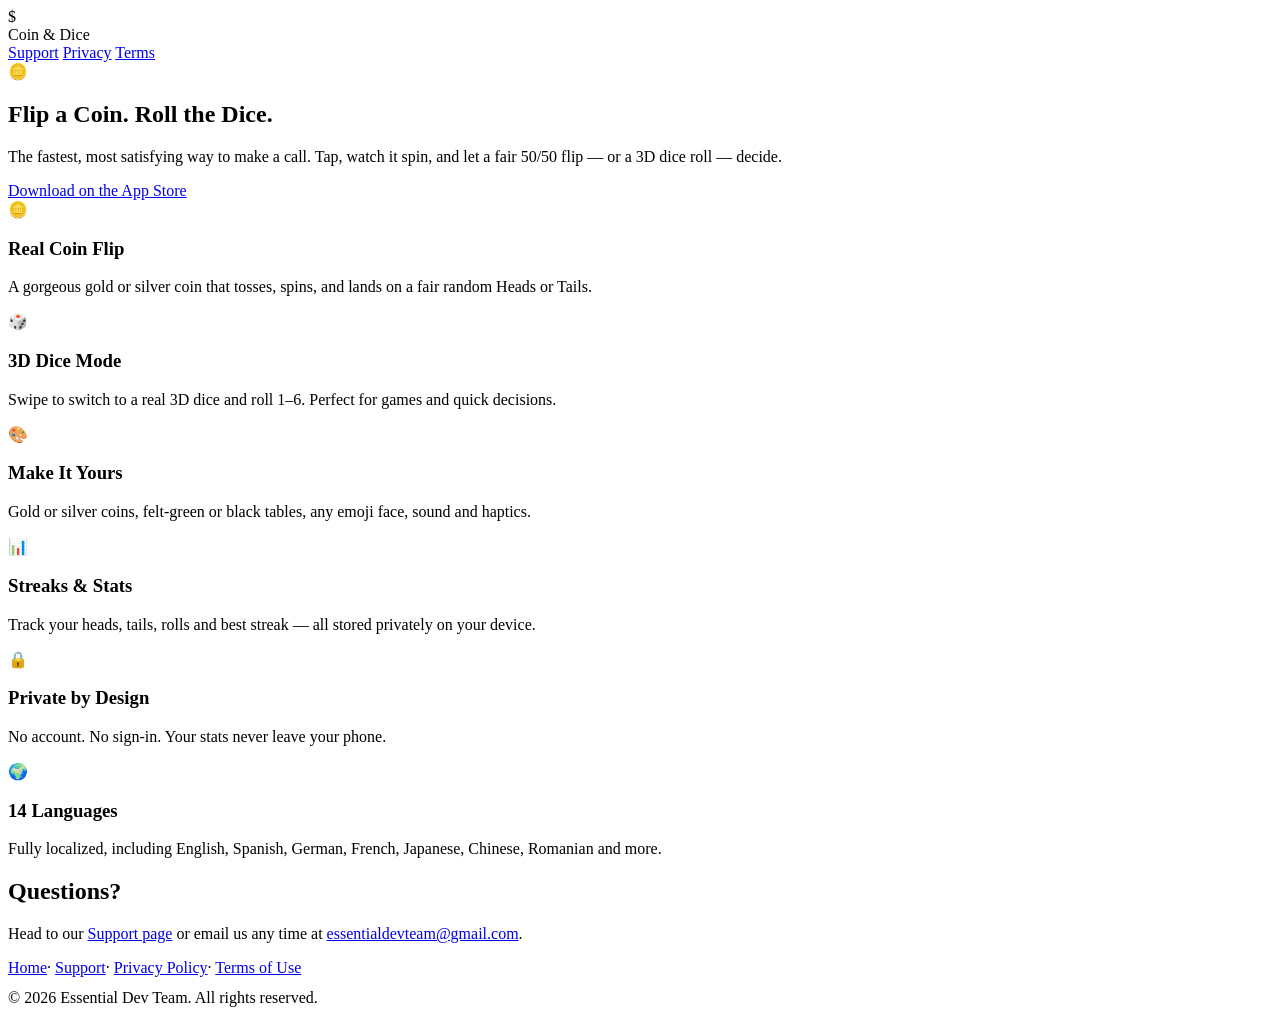
==== index.html @ 47d0e271 "Coin & Dice website: home, privacy, support, terms" ====
<!DOCTYPE html>
<html lang="en">
<head>
<meta charset="UTF-8">
<meta name="viewport" content="width=device-width, initial-scale=1.0">
<title>Coin & Dice — Heads, Tails &amp; Dice</title>
<meta name="description" content="Coin & Dice — the fastest way to make a call. A beautiful 3D coin flip and dice roll. Free, no account, no tracking of your data.">
<link rel="stylesheet" href="/coin-and-dice/style.css">
</head>
<body>
<header class="site">
  <div class="logo">$</div>
  <div class="name">Coin & Dice</div>
  <nav style="margin-left:auto">
    <a href="/coin-and-dice/support/">Support</a>
    <a href="/coin-and-dice/privacy/">Privacy</a>
    <a href="/coin-and-dice/terms/">Terms</a>
  </nav>
</header>

<div class="wrap">
  <section class="hero">
    <div class="coin">🪙</div>
    <h1>Flip a Coin. Roll the Dice.</h1>
    <p class="lead">The fastest, most satisfying way to make a call. Tap, watch it spin, and let a fair 50/50 flip — or a 3D dice roll — decide.</p>
    <a class="btn" href="#">Download on the App Store</a>
  </section>

  <div class="grid">
    <div class="card"><div class="ico">🪙</div><h3>Real Coin Flip</h3><p>A gorgeous gold or silver coin that tosses, spins, and lands on a fair random Heads or Tails.</p></div>
    <div class="card"><div class="ico">🎲</div><h3>3D Dice Mode</h3><p>Swipe to switch to a real 3D dice and roll 1–6. Perfect for games and quick decisions.</p></div>
    <div class="card"><div class="ico">🎨</div><h3>Make It Yours</h3><p>Gold or silver coins, felt-green or black tables, any emoji face, sound and haptics.</p></div>
    <div class="card"><div class="ico">📊</div><h3>Streaks &amp; Stats</h3><p>Track your heads, tails, rolls and best streak — all stored privately on your device.</p></div>
    <div class="card"><div class="ico">🔒</div><h3>Private by Design</h3><p>No account. No sign-in. Your stats never leave your phone.</p></div>
    <div class="card"><div class="ico">🌍</div><h3>14 Languages</h3><p>Fully localized, including English, Spanish, German, French, Japanese, Chinese, Romanian and more.</p></div>
  </div>

  <h2>Questions?</h2>
  <p>Head to our <a href="/coin-and-dice/support/">Support page</a> or email us any time at
     <a href="mailto:essentialdevteam@gmail.com">essentialdevteam@gmail.com</a>.</p>
</div>

<footer>
  <div>
    <a href="/coin-and-dice/">Home</a>·
    <a href="/coin-and-dice/support/">Support</a>·
    <a href="/coin-and-dice/privacy/">Privacy Policy</a>·
    <a href="/coin-and-dice/terms/">Terms of Use</a>
  </div>
  <p style="margin-top:12px">© 2026 Essential Dev Team. All rights reserved.</p>
</footer>
</body>
</html>
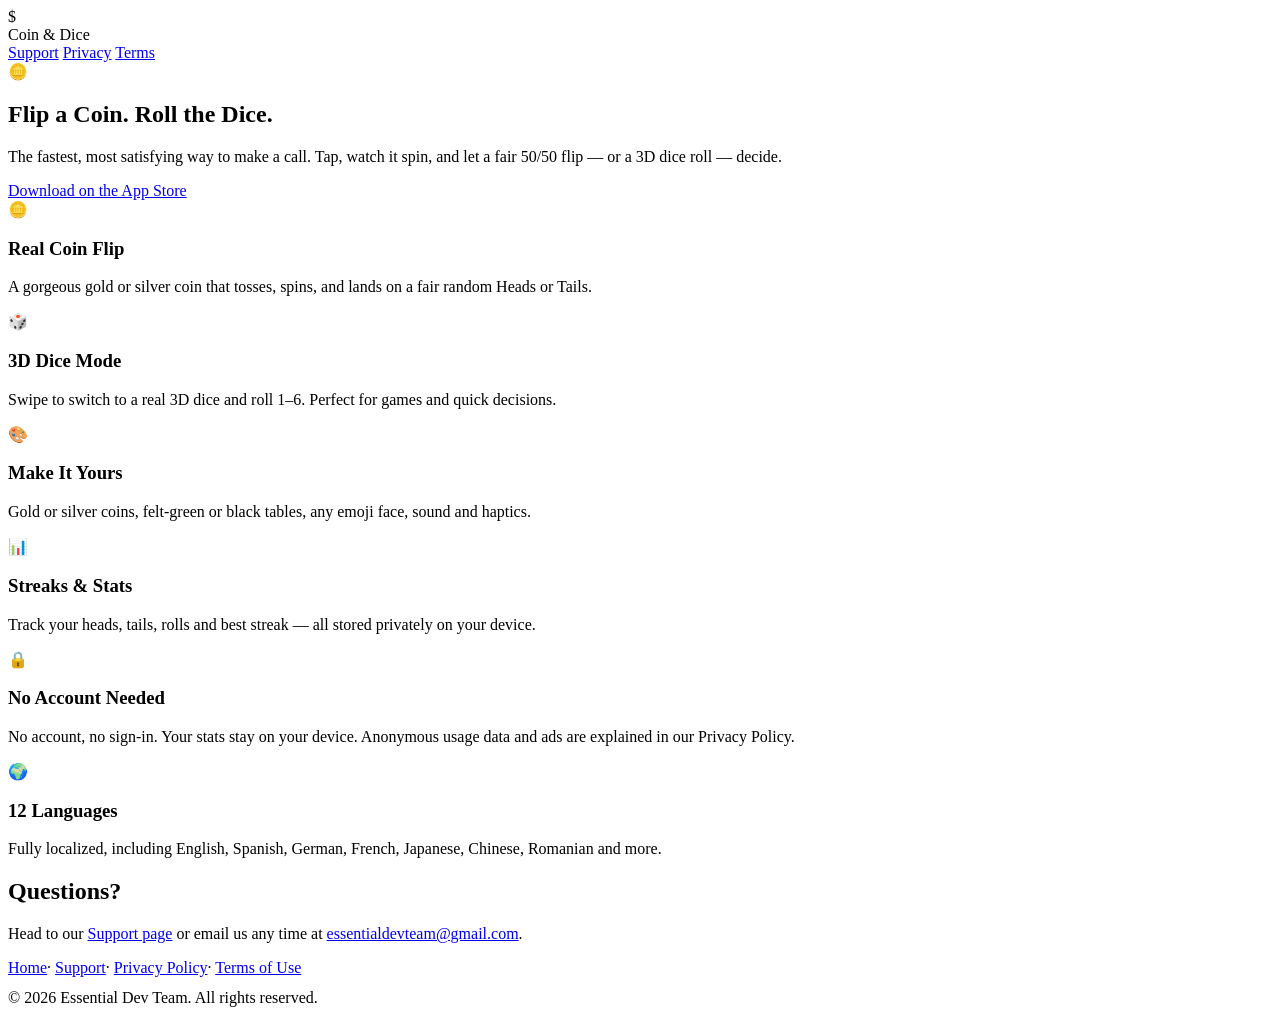
==== commit 9a53d0e8: "1.3: honest privacy card, 12 languages, UMP consent paragraph, support FAQ matches the app" ====
--- a/index.html
+++ b/index.html
@@ -4,7 +4,7 @@
 <meta charset="UTF-8">
 <meta name="viewport" content="width=device-width, initial-scale=1.0">
 <title>Coin & Dice — Heads, Tails &amp; Dice</title>
-<meta name="description" content="Coin & Dice — the fastest way to make a call. A beautiful 3D coin flip and dice roll. Free, no account, no tracking of your data.">
+<meta name="description" content="Coin & Dice — the fastest way to make a call. A beautiful 3D coin flip and dice roll. Free, no account, no sign-up — your stats stay on your device.">
 <link rel="stylesheet" href="/coin-and-dice/style.css">
 </head>
 <body>
@@ -31,8 +31,8 @@
     <div class="card"><div class="ico">🎲</div><h3>3D Dice Mode</h3><p>Swipe to switch to a real 3D dice and roll 1–6. Perfect for games and quick decisions.</p></div>
     <div class="card"><div class="ico">🎨</div><h3>Make It Yours</h3><p>Gold or silver coins, felt-green or black tables, any emoji face, sound and haptics.</p></div>
     <div class="card"><div class="ico">📊</div><h3>Streaks &amp; Stats</h3><p>Track your heads, tails, rolls and best streak — all stored privately on your device.</p></div>
-    <div class="card"><div class="ico">🔒</div><h3>Private by Design</h3><p>No account. No sign-in. Your stats never leave your phone.</p></div>
-    <div class="card"><div class="ico">🌍</div><h3>14 Languages</h3><p>Fully localized, including English, Spanish, German, French, Japanese, Chinese, Romanian and more.</p></div>
+    <div class="card"><div class="ico">🔒</div><h3>No Account Needed</h3><p>No account, no sign-in. Your stats stay on your device. Anonymous usage data and ads are explained in our Privacy Policy.</p></div>
+    <div class="card"><div class="ico">🌍</div><h3>12 Languages</h3><p>Fully localized, including English, Spanish, German, French, Japanese, Chinese, Romanian and more.</p></div>
   </div>
 
   <h2>Questions?</h2>
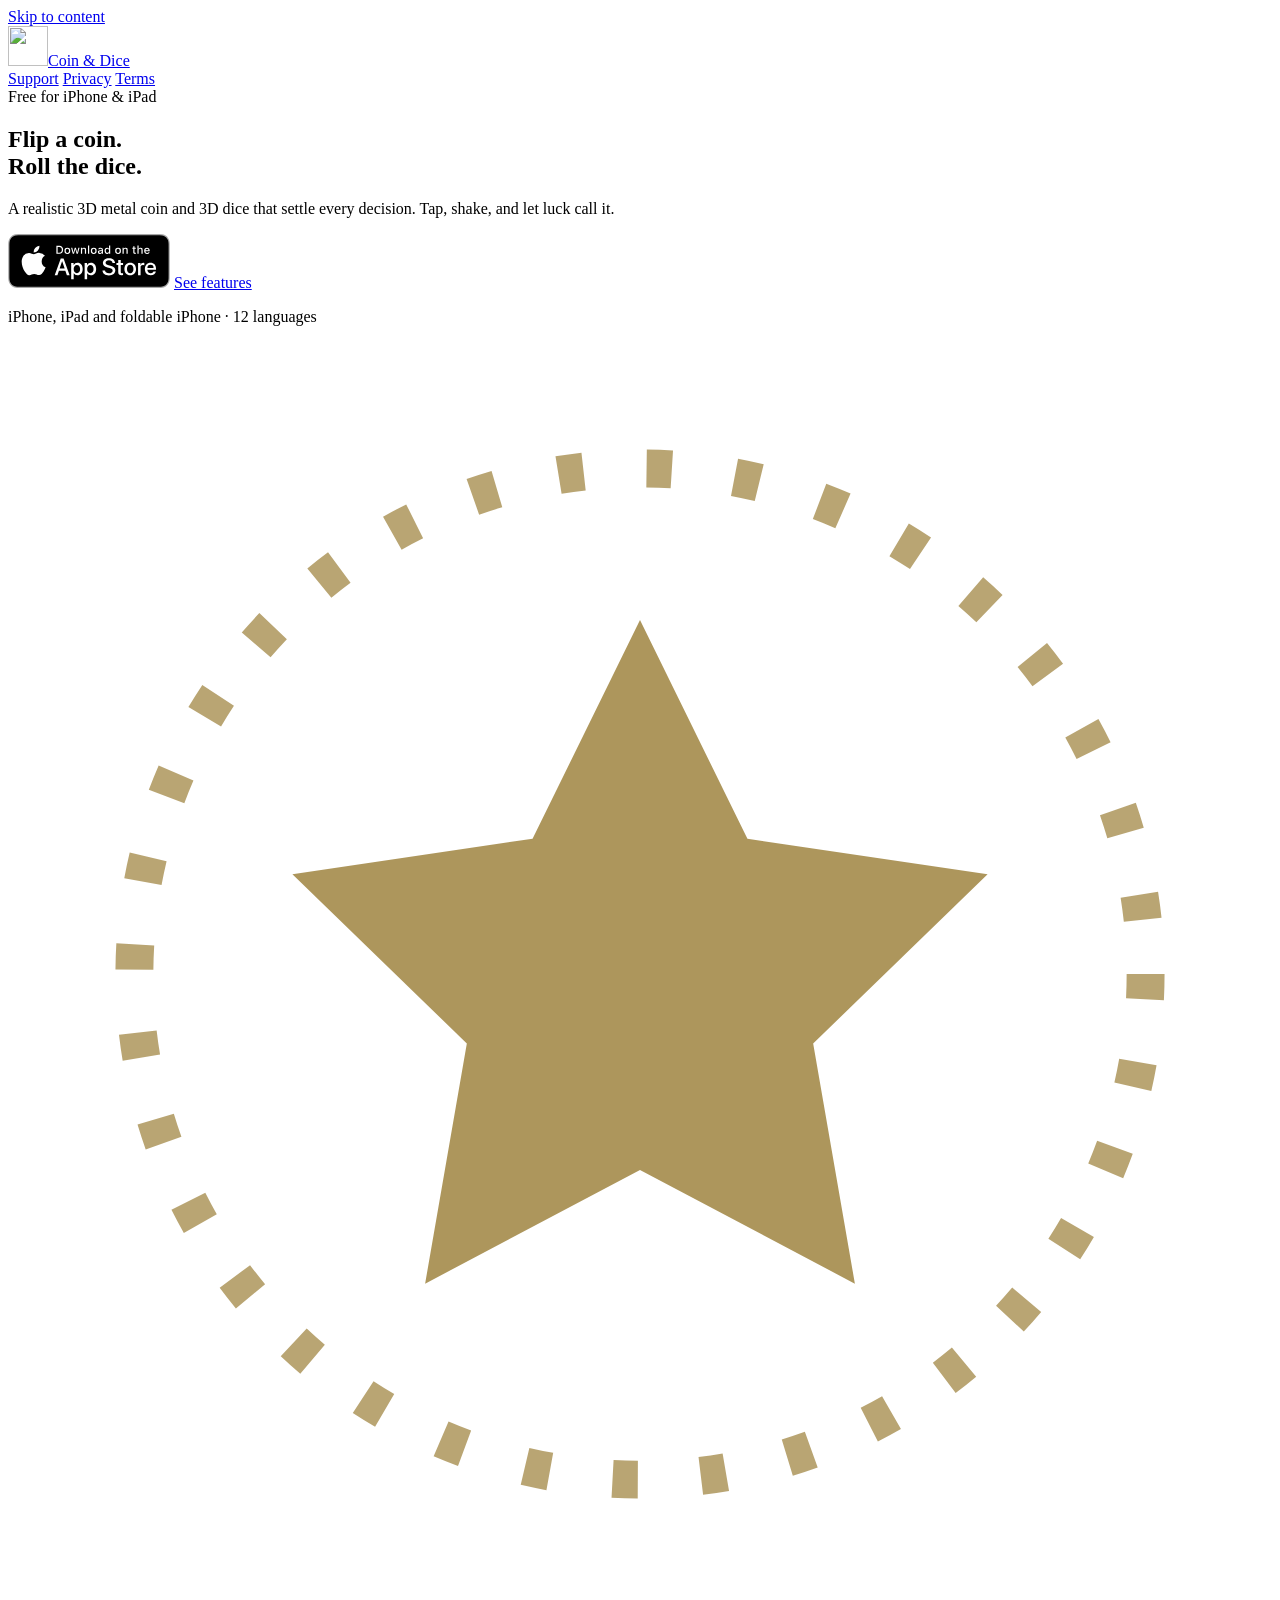
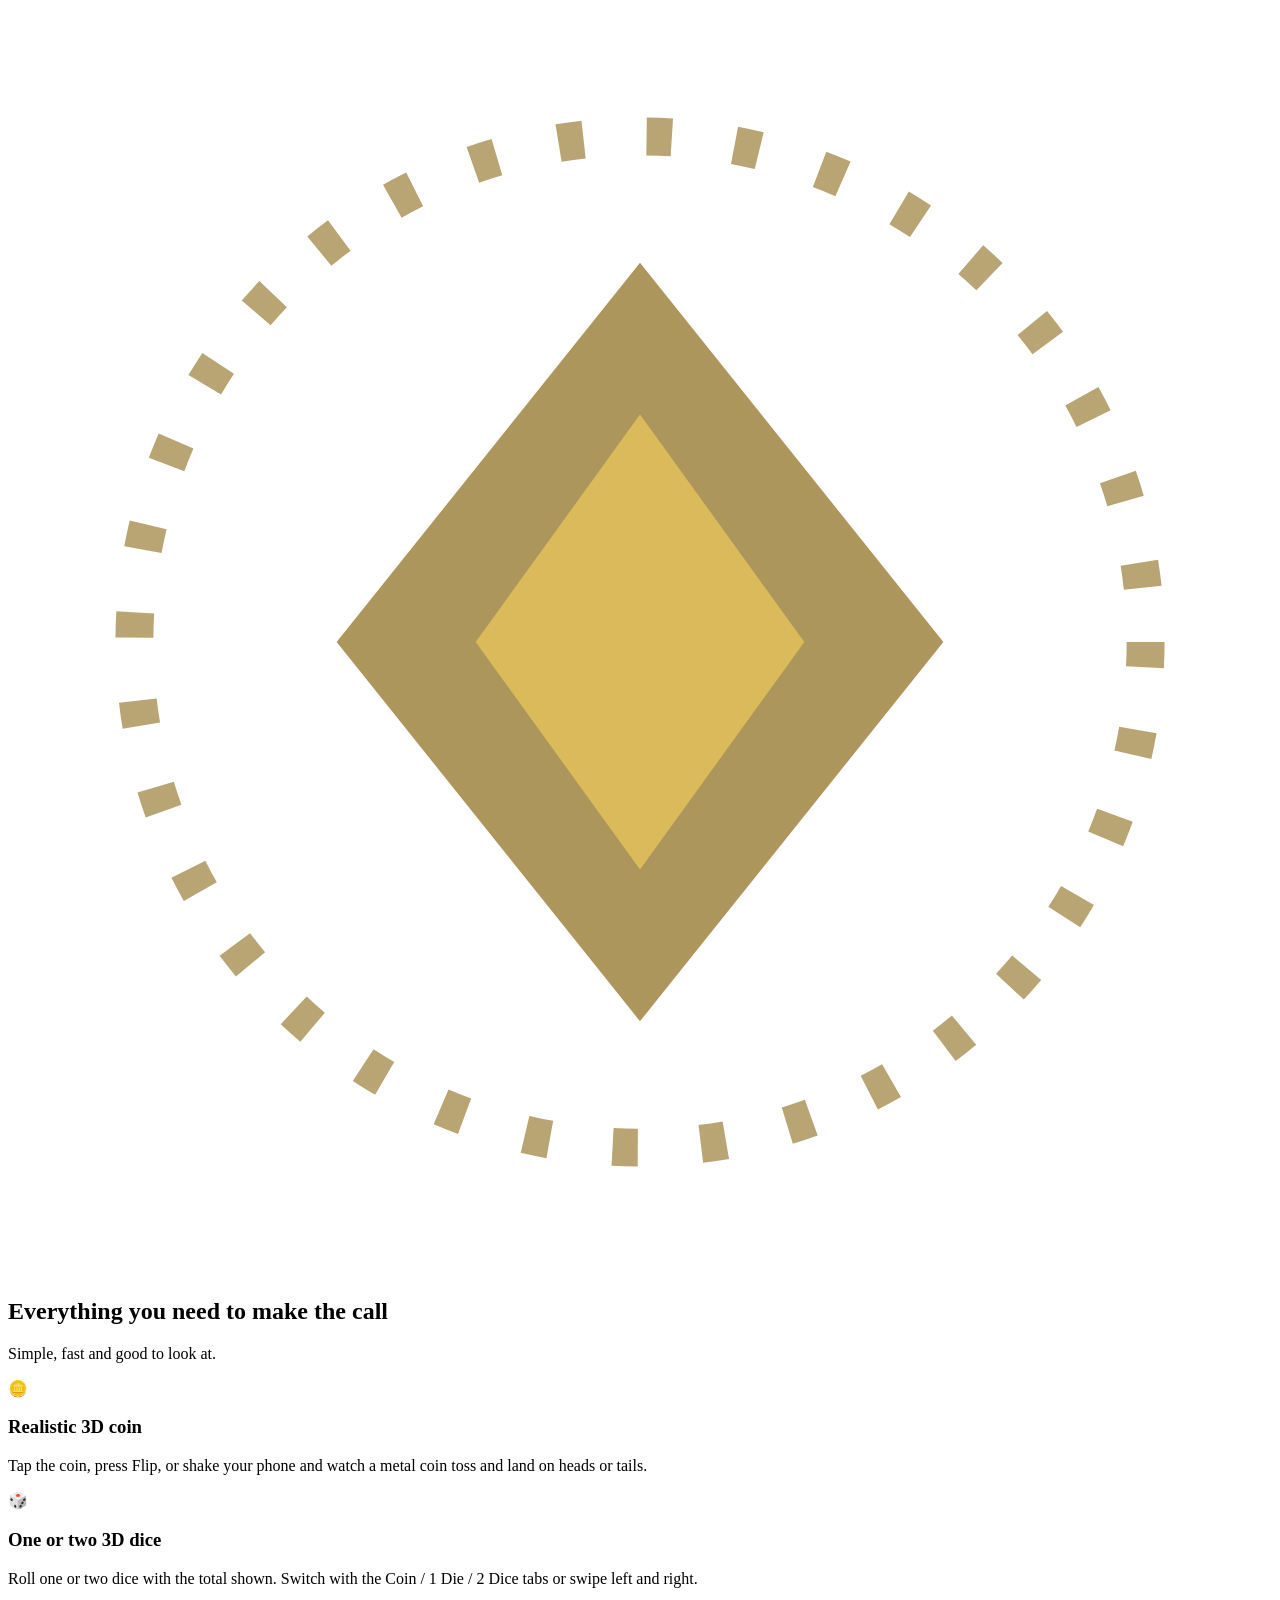
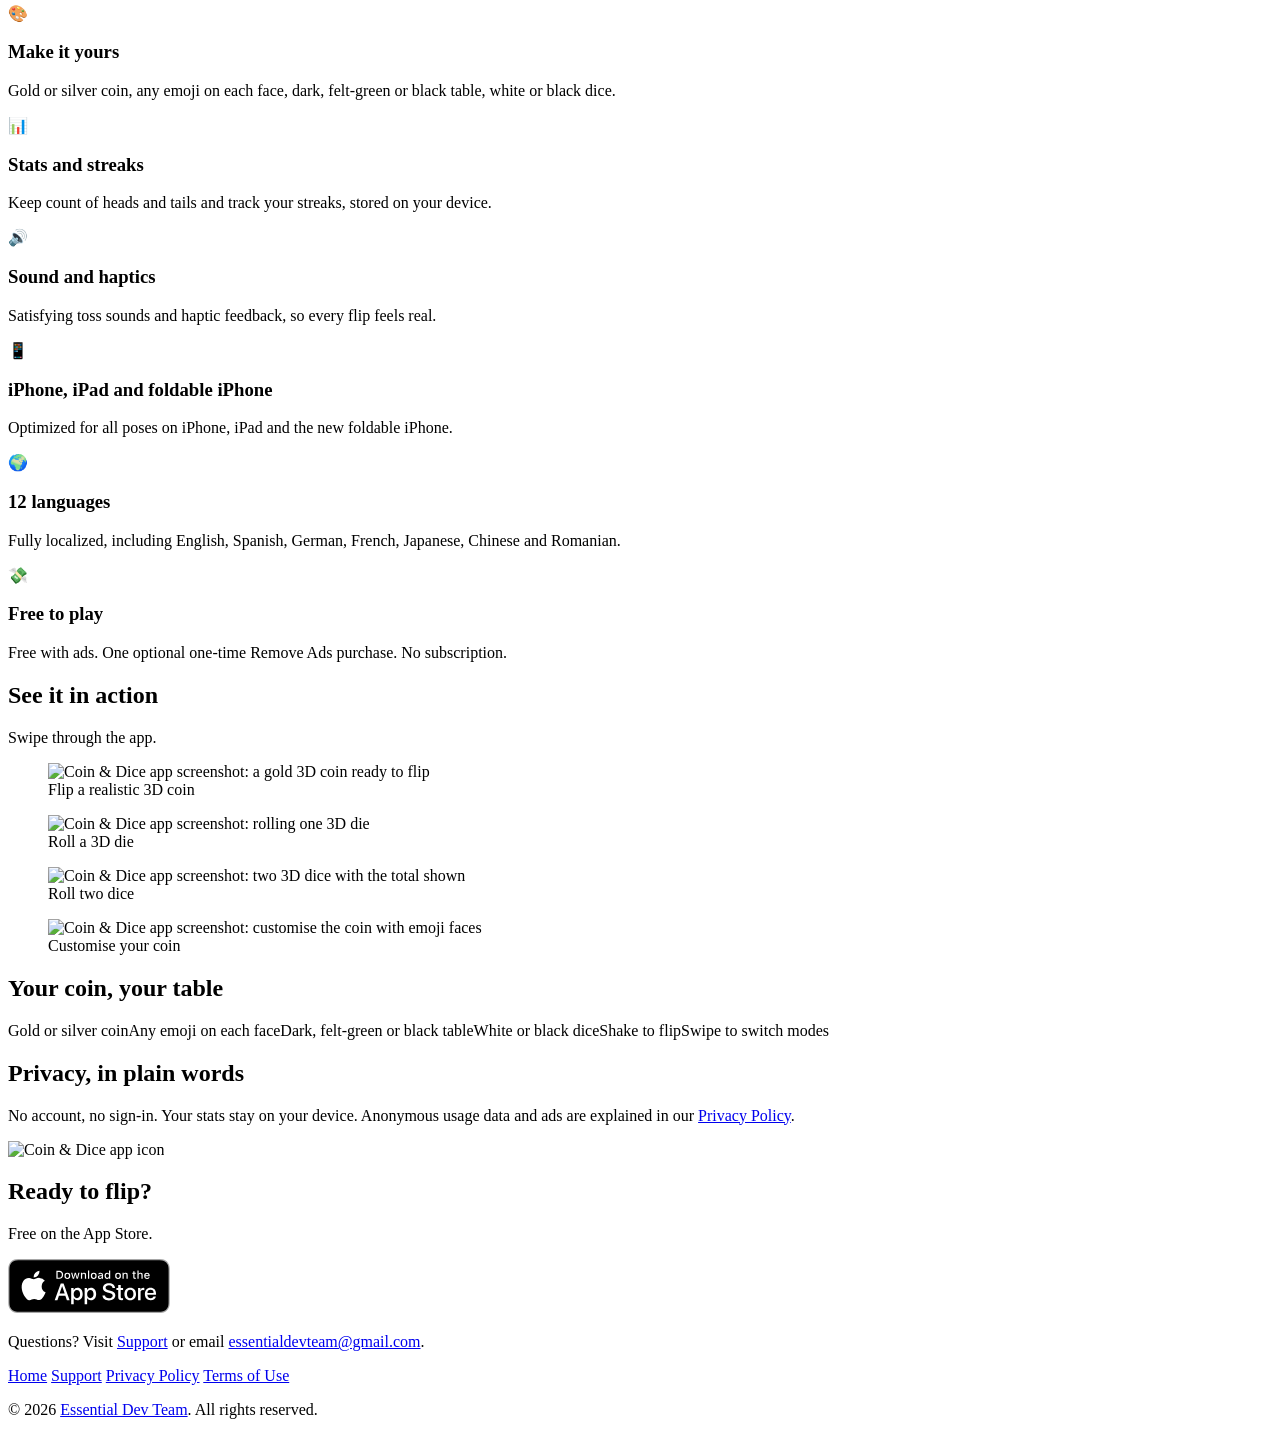
==== commit a271d4e3: "Redesign: animated hero, official App Store badge, SEO (OG, JSON-LD, sitemap), restyled legal pages" ====
--- a/index.html
+++ b/index.html
@@ -3,51 +3,119 @@
 <head>
 <meta charset="UTF-8">
 <meta name="viewport" content="width=device-width, initial-scale=1.0">
-<title>Coin & Dice — Heads, Tails &amp; Dice</title>
-<meta name="description" content="Coin & Dice — the fastest way to make a call. A beautiful 3D coin flip and dice roll. Free, no account, no sign-up — your stats stay on your device.">
+<title>Coin &amp; Dice: Flip a Coin &amp; Roll Dice — Free iPhone App</title>
+<meta name="description" content="Flip a realistic 3D coin or roll one or two 3D dice on iPhone, iPad and foldable iPhone. Customise coin, table and dice. Free, with 12 languages.">
+<link rel="canonical" href="https://snrgwa-bot.github.io/coin-and-dice/">
+<meta name="theme-color" content="#0e0e12">
+<meta name="apple-itunes-app" content="app-id=6790034781">
+<meta name="robots" content="index, follow, max-image-preview:large">
+<link rel="icon" type="image/png" href="/coin-and-dice/img/favicon.png">
+<link rel="apple-touch-icon" href="/coin-and-dice/img/apple-touch-icon.png">
+<meta property="og:type" content="website">
+<meta property="og:site_name" content="Coin &amp; Dice">
+<meta property="og:title" content="Coin &amp; Dice: Flip a Coin &amp; Roll Dice">
+<meta property="og:description" content="A realistic 3D coin flip and dice roll for iPhone and iPad. Free on the App Store.">
+<meta property="og:url" content="https://snrgwa-bot.github.io/coin-and-dice/">
+<meta property="og:image" content="https://snrgwa-bot.github.io/coin-and-dice/img/og.jpg">
+<meta property="og:image:width" content="1200">
+<meta property="og:image:height" content="630">
+<meta name="twitter:card" content="summary_large_image">
+<meta name="twitter:title" content="Coin &amp; Dice: Flip a Coin &amp; Roll Dice">
+<meta name="twitter:description" content="A realistic 3D coin flip and dice roll for iPhone and iPad. Free on the App Store.">
+<meta name="twitter:image" content="https://snrgwa-bot.github.io/coin-and-dice/img/og.jpg">
 <link rel="stylesheet" href="/coin-and-dice/style.css">
+<script type="application/ld+json">{"@context":"https://schema.org","@type":"SoftwareApplication","name":"Coin & Dice: Flip & Roll","operatingSystem":"iOS","applicationCategory":"UtilitiesApplication","description":"Flip a realistic 3D coin or roll one or two 3D dice. Customise your coin, table and dice. Free for iPhone and iPad.","url":"https://snrgwa-bot.github.io/coin-and-dice/","downloadUrl":"https://apps.apple.com/app/id6790034781","installUrl":"https://apps.apple.com/app/id6790034781","image":"https://snrgwa-bot.github.io/coin-and-dice/img/icon.png","screenshot":["https://snrgwa-bot.github.io/coin-and-dice/img/01-coin.jpg","https://snrgwa-bot.github.io/coin-and-dice/img/02-one-die.jpg","https://snrgwa-bot.github.io/coin-and-dice/img/03-two-dice.jpg","https://snrgwa-bot.github.io/coin-and-dice/img/04-custom-coin.jpg"],"offers":{"@type":"Offer","price":"0","priceCurrency":"USD"},"author":{"@type":"Organization","name":"Essential Dev Team","url":"https://essentialdevteam.com/"}}</script>
+<script>document.documentElement.classList.add("js")</script>
+<script src="/coin-and-dice/site.js" defer></script>
 </head>
 <body>
+<a class="skip" href="#main">Skip to content</a>
 <header class="site">
-  <div class="logo">$</div>
-  <div class="name">Coin & Dice</div>
-  <nav style="margin-left:auto">
+  <a class="brand" href="/coin-and-dice/"><img src="/coin-and-dice/img/apple-touch-icon.png" width="40" height="40" alt=""><span class="name">Coin &amp; Dice</span></a>
+  <nav aria-label="Main">
     <a href="/coin-and-dice/support/">Support</a>
     <a href="/coin-and-dice/privacy/">Privacy</a>
     <a href="/coin-and-dice/terms/">Terms</a>
   </nav>
 </header>
-
-<div class="wrap">
+<main id="main">
   <section class="hero">
-    <div class="coin">🪙</div>
-    <h1>Flip a Coin. Roll the Dice.</h1>
-    <p class="lead">The fastest, most satisfying way to make a call. Tap, watch it spin, and let a fair 50/50 flip — or a 3D dice roll — decide.</p>
-    <a class="btn" href="#">Download on the App Store</a>
+    <div class="hero-copy">
+      <span class="eyebrow">Free for iPhone &amp; iPad</span>
+      <h1>Flip a coin.<br><span class="grad">Roll the dice.</span></h1>
+      <p class="lead">A realistic 3D metal coin and 3D dice that settle every decision. Tap, shake, and let luck call it.</p>
+      <div class="cta">
+        <a class="badge" href="https://apps.apple.com/app/id6790034781"><img src="img/app-store-badge.svg" width="162" height="54" alt="Download Coin &amp; Dice on the App Store"></a>
+        <a class="btn ghost" href="#features">See features</a>
+      </div>
+      <p class="meta">iPhone, iPad and foldable iPhone · 12 languages</p>
+    </div>
+    <div class="scene" aria-hidden="true">
+      <div class="glow"></div>
+      <div class="die die-a" aria-hidden="true"><i class="f1"><b style="--p:2/2"></b></i><i class="f2"><b style="--p:1/1"></b><b style="--p:3/3"></b></i><i class="f3"><b style="--p:1/1"></b><b style="--p:2/2"></b><b style="--p:3/3"></b></i><i class="f4"><b style="--p:1/1"></b><b style="--p:1/3"></b><b style="--p:3/1"></b><b style="--p:3/3"></b></i><i class="f5"><b style="--p:1/1"></b><b style="--p:1/3"></b><b style="--p:2/2"></b><b style="--p:3/1"></b><b style="--p:3/3"></b></i><i class="f6"><b style="--p:1/1"></b><b style="--p:2/1"></b><b style="--p:3/1"></b><b style="--p:1/3"></b><b style="--p:2/3"></b><b style="--p:3/3"></b></i></div>
+      <div class="coin3d">
+        <div class="face front"><svg viewBox="0 0 100 100" aria-hidden="true"><circle cx="50" cy="50" r="40" fill="none" stroke="#8a6a17" stroke-opacity=".6" stroke-width="3" stroke-dasharray="2 5"/><path d="M50 22l8.5 17.3 19 2.8-13.8 13.4 3.3 19-17-9-17 9 3.3-19L22.5 42.1l19-2.8z" fill="#8a6a17" fill-opacity=".7"/></svg></div><div class="face back"><svg viewBox="0 0 100 100" aria-hidden="true"><circle cx="50" cy="50" r="40" fill="none" stroke="#8a6a17" stroke-opacity=".6" stroke-width="3" stroke-dasharray="2 5"/><path d="M50 20l24 30-24 30-24-30z" fill="#8a6a17" fill-opacity=".7"/><path d="M50 32l13 18-13 18-13-18z" fill="#e6c35a" fill-opacity=".8"/></svg></div>
+        <span class="rim"></span><span class="rim"></span><span class="rim"></span><span class="rim"></span><span class="rim"></span><span class="rim"></span><span class="rim"></span>
+      </div>
+      <div class="die die-b" aria-hidden="true"><i class="f1"><b style="--p:2/2"></b></i><i class="f2"><b style="--p:1/1"></b><b style="--p:3/3"></b></i><i class="f3"><b style="--p:1/1"></b><b style="--p:2/2"></b><b style="--p:3/3"></b></i><i class="f4"><b style="--p:1/1"></b><b style="--p:1/3"></b><b style="--p:3/1"></b><b style="--p:3/3"></b></i><i class="f5"><b style="--p:1/1"></b><b style="--p:1/3"></b><b style="--p:2/2"></b><b style="--p:3/1"></b><b style="--p:3/3"></b></i><i class="f6"><b style="--p:1/1"></b><b style="--p:2/1"></b><b style="--p:3/1"></b><b style="--p:1/3"></b><b style="--p:2/3"></b><b style="--p:3/3"></b></i></div>
+      <div class="shadow"></div>
+    </div>
   </section>
 
-  <div class="grid">
-    <div class="card"><div class="ico">🪙</div><h3>Real Coin Flip</h3><p>A gorgeous gold or silver coin that tosses, spins, and lands on a fair random Heads or Tails.</p></div>
-    <div class="card"><div class="ico">🎲</div><h3>3D Dice Mode</h3><p>Swipe to switch to a real 3D dice and roll 1–6. Perfect for games and quick decisions.</p></div>
-    <div class="card"><div class="ico">🎨</div><h3>Make It Yours</h3><p>Gold or silver coins, felt-green or black tables, any emoji face, sound and haptics.</p></div>
-    <div class="card"><div class="ico">📊</div><h3>Streaks &amp; Stats</h3><p>Track your heads, tails, rolls and best streak — all stored privately on your device.</p></div>
-    <div class="card"><div class="ico">🔒</div><h3>No Account Needed</h3><p>No account, no sign-in. Your stats stay on your device. Anonymous usage data and ads are explained in our Privacy Policy.</p></div>
-    <div class="card"><div class="ico">🌍</div><h3>12 Languages</h3><p>Fully localized, including English, Spanish, German, French, Japanese, Chinese, Romanian and more.</p></div>
-  </div>
+  <section class="block" id="features" aria-labelledby="f-h">
+    <div class="sec-head reveal"><h2 id="f-h">Everything you need to make the call</h2><p>Simple, fast and good to look at.</p></div>
+    <div class="grid">
+<div class="card reveal" style="--dl:0s"><span class="ico" aria-hidden="true">🪙</span><h3>Realistic 3D coin</h3><p>Tap the coin, press Flip, or shake your phone and watch a metal coin toss and land on heads or tails.</p></div>
+<div class="card reveal" style="--dl:0.08s"><span class="ico" aria-hidden="true">🎲</span><h3>One or two 3D dice</h3><p>Roll one or two dice with the total shown. Switch with the Coin / 1 Die / 2 Dice tabs or swipe left and right.</p></div>
+<div class="card reveal" style="--dl:0.16s"><span class="ico" aria-hidden="true">🎨</span><h3>Make it yours</h3><p>Gold or silver coin, any emoji on each face, dark, felt-green or black table, white or black dice.</p></div>
+<div class="card reveal" style="--dl:0.24s"><span class="ico" aria-hidden="true">📊</span><h3>Stats and streaks</h3><p>Keep count of heads and tails and track your streaks, stored on your device.</p></div>
+<div class="card reveal" style="--dl:0.32s"><span class="ico" aria-hidden="true">🔊</span><h3>Sound and haptics</h3><p>Satisfying toss sounds and haptic feedback, so every flip feels real.</p></div>
+<div class="card reveal" style="--dl:0.4s"><span class="ico" aria-hidden="true">📱</span><h3>iPhone, iPad and foldable iPhone</h3><p>Optimized for all poses on iPhone, iPad and the new foldable iPhone.</p></div>
+<div class="card reveal" style="--dl:0.48s"><span class="ico" aria-hidden="true">🌍</span><h3>12 languages</h3><p>Fully localized, including English, Spanish, German, French, Japanese, Chinese and Romanian.</p></div>
+<div class="card reveal" style="--dl:0.56s"><span class="ico" aria-hidden="true">💸</span><h3>Free to play</h3><p>Free with ads. One optional one-time Remove Ads purchase. No subscription.</p></div>
+    </div>
+  </section>
 
-  <h2>Questions?</h2>
-  <p>Head to our <a href="/coin-and-dice/support/">Support page</a> or email us any time at
-     <a href="mailto:essentialdevteam@gmail.com">essentialdevteam@gmail.com</a>.</p>
-</div>
+  <section class="block" aria-labelledby="s-h">
+    <div class="sec-head reveal"><h2 id="s-h">See it in action</h2><p>Swipe through the app.</p></div>
+    <div class="gallery reveal" tabindex="0" role="region" aria-label="App screenshots, scrollable">
+<figure><img src="/coin-and-dice/img/01-coin.jpg" width="647" height="1400" loading="lazy" decoding="async" alt="Coin & Dice app screenshot: a gold 3D coin ready to flip"><figcaption>Flip a realistic 3D coin</figcaption></figure>
+<figure><img src="/coin-and-dice/img/02-one-die.jpg" width="647" height="1400" loading="lazy" decoding="async" alt="Coin & Dice app screenshot: rolling one 3D die"><figcaption>Roll a 3D die</figcaption></figure>
+<figure><img src="/coin-and-dice/img/03-two-dice.jpg" width="647" height="1400" loading="lazy" decoding="async" alt="Coin & Dice app screenshot: two 3D dice with the total shown"><figcaption>Roll two dice</figcaption></figure>
+<figure><img src="/coin-and-dice/img/04-custom-coin.jpg" width="647" height="1400" loading="lazy" decoding="async" alt="Coin & Dice app screenshot: customise the coin with emoji faces"><figcaption>Customise your coin</figcaption></figure>
+    </div>
+  </section>
 
+  <section class="block" aria-labelledby="c-h">
+    <div class="sec-head reveal"><h2 id="c-h">Your coin, your table</h2></div>
+    <div class="pill-row reveal">
+      <span class="pill">Gold or silver coin</span><span class="pill">Any emoji on each face</span><span class="pill">Dark, felt-green or black table</span><span class="pill">White or black dice</span><span class="pill">Shake to flip</span><span class="pill">Swipe to switch modes</span>
+    </div>
+  </section>
+
+  <section class="block" aria-labelledby="p-h">
+    <div class="card privacy-card reveal">
+      <h2 id="p-h">Privacy, in plain words</h2>
+      <p>No account, no sign-in. Your stats stay on your device. Anonymous usage data and ads are explained in our <a href="/coin-and-dice/privacy/">Privacy Policy</a>.</p>
+    </div>
+  </section>
+
+  <section class="final reveal" aria-labelledby="d-h">
+    <img src="/coin-and-dice/img/apple-touch-icon.png" width="96" height="96" loading="lazy" alt="Coin &amp; Dice app icon">
+    <h2 id="d-h">Ready to flip?</h2>
+    <p>Free on the App Store.</p>
+    <div class="cta"><a class="badge" href="https://apps.apple.com/app/id6790034781"><img src="img/app-store-badge.svg" width="162" height="54" alt="Download Coin &amp; Dice on the App Store"></a></div>
+    <p class="meta">Questions? Visit <a href="/coin-and-dice/support/">Support</a> or email <a href="mailto:essentialdevteam@gmail.com">essentialdevteam@gmail.com</a>.</p>
+  </section>
+</main>
 <footer>
   <div>
-    <a href="/coin-and-dice/">Home</a>·
-    <a href="/coin-and-dice/support/">Support</a>·
-    <a href="/coin-and-dice/privacy/">Privacy Policy</a>·
+    <a href="/coin-and-dice/">Home</a>
+    <a href="/coin-and-dice/support/">Support</a>
+    <a href="/coin-and-dice/privacy/">Privacy Policy</a>
     <a href="/coin-and-dice/terms/">Terms of Use</a>
   </div>
-  <p style="margin-top:12px">© 2026 Essential Dev Team. All rights reserved.</p>
+  <p>© 2026 <a href="https://essentialdevteam.com/" style="min-height:0;padding:0">Essential Dev Team</a>. All rights reserved.</p>
 </footer>
 </body>
 </html>
